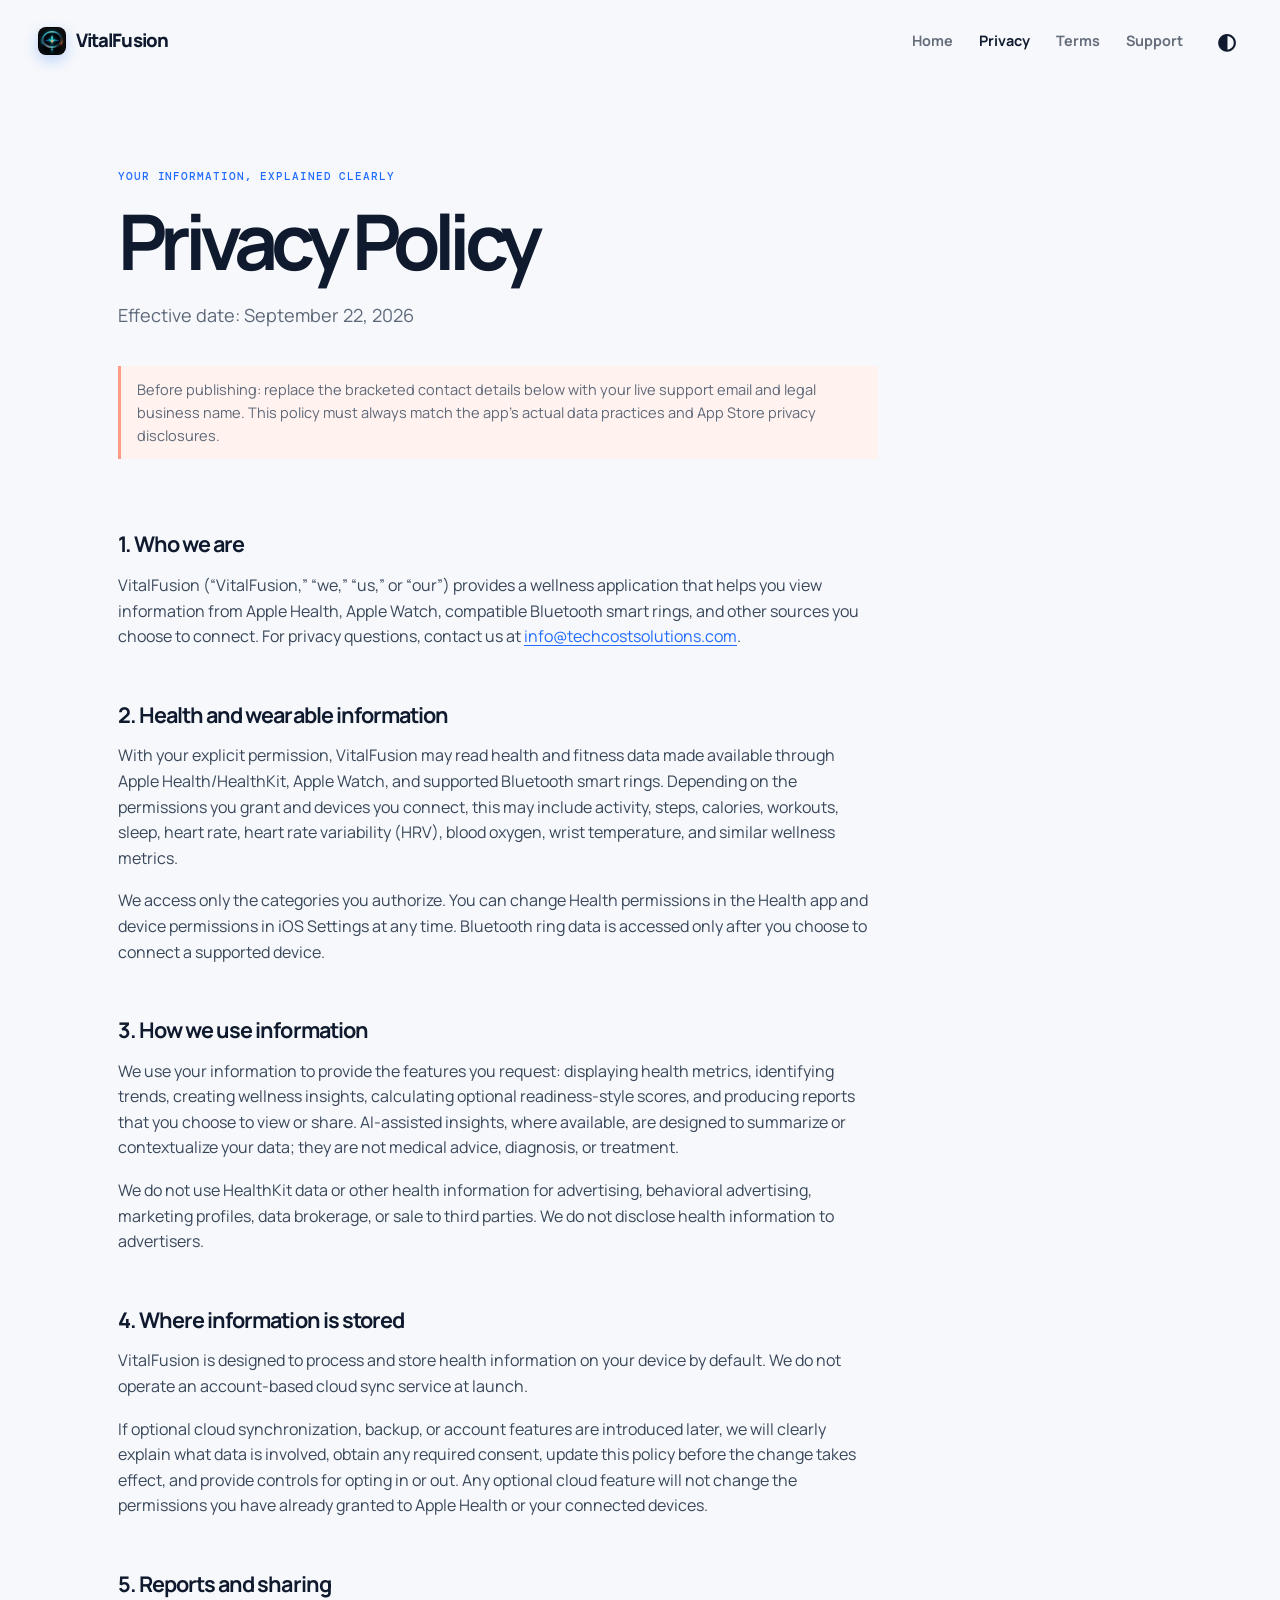
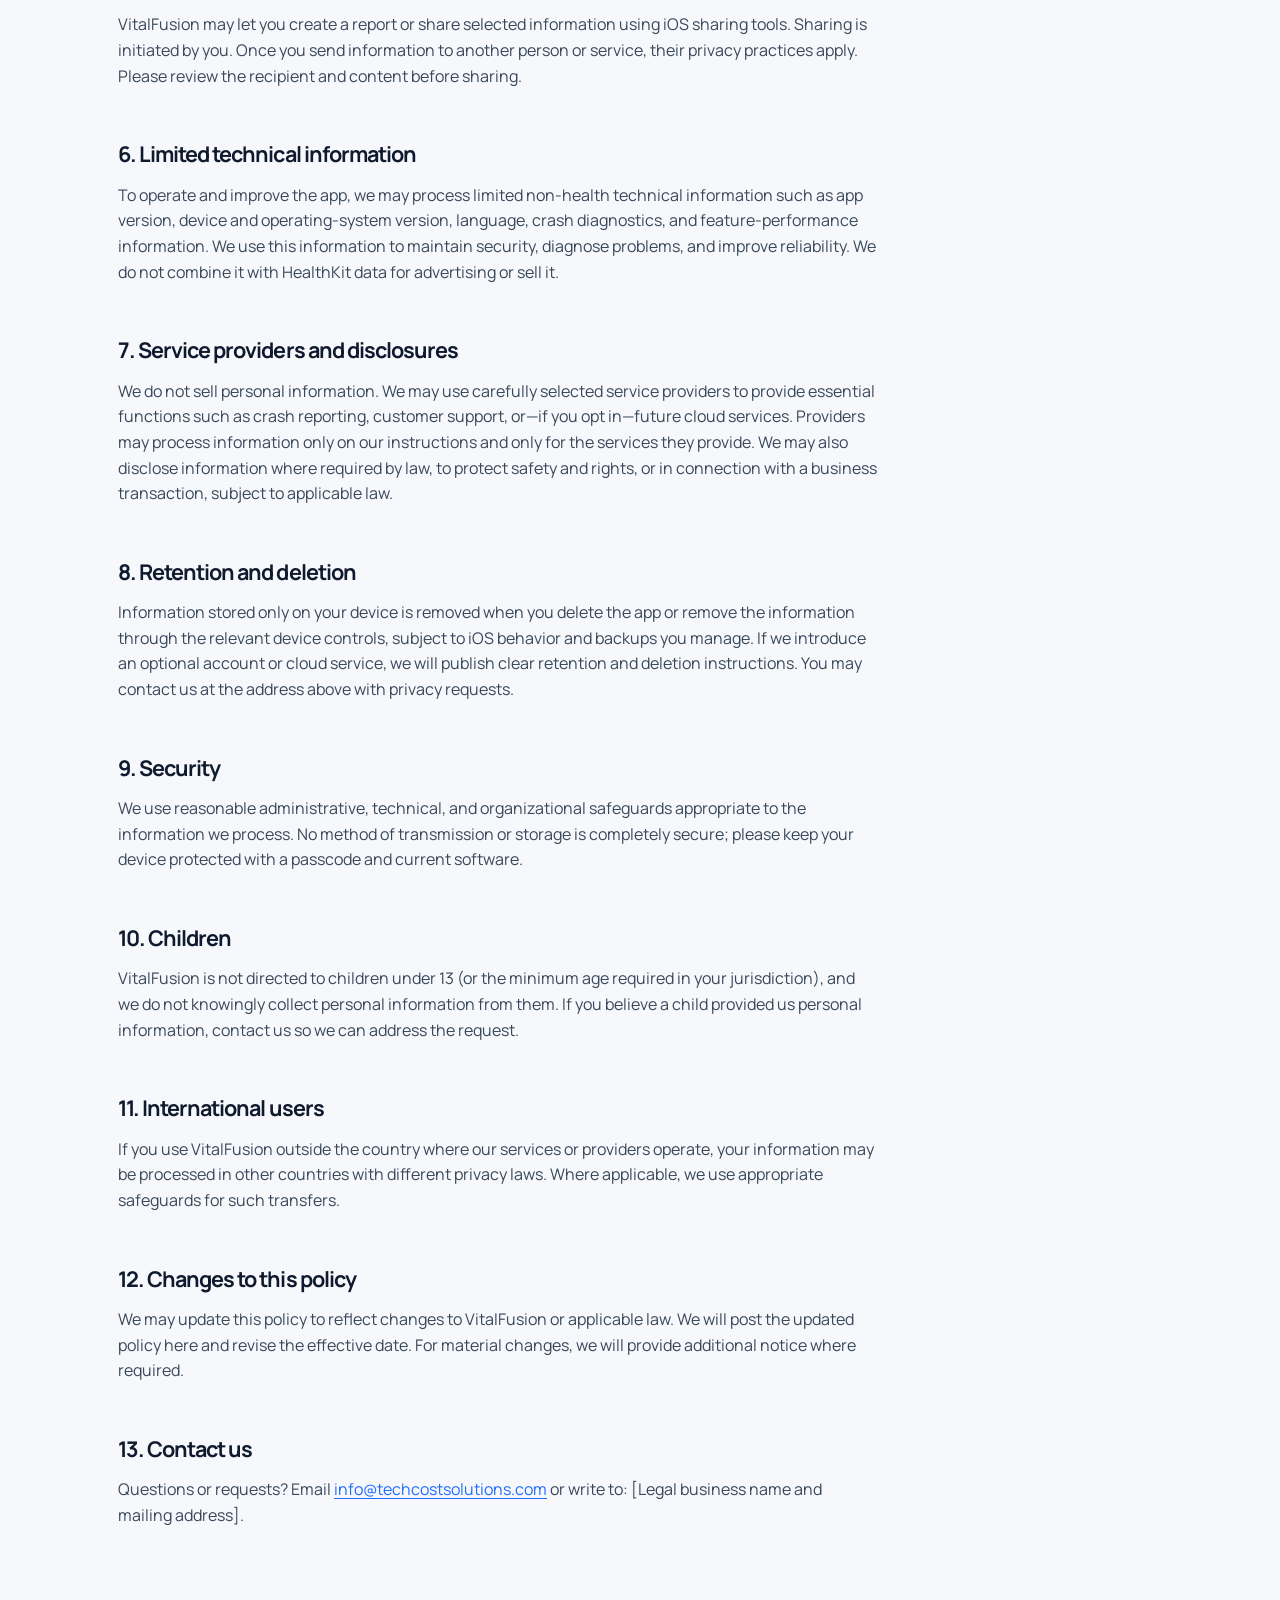
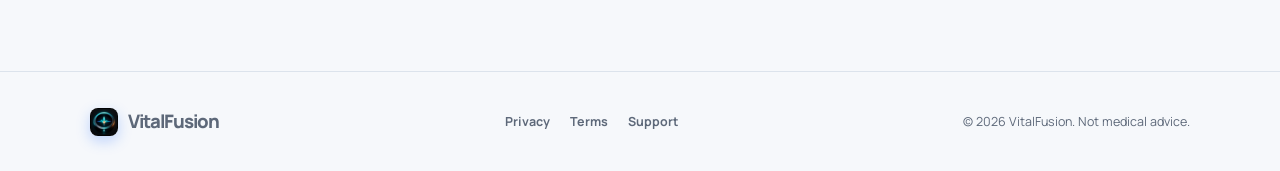
==== privacy.html @ 6d775061 "Add files via upload" ====
<!doctype html><html lang="en"><head><meta charset="utf-8"><meta name="viewport" content="width=device-width, initial-scale=1"><meta name="description" content="VitalFusion Privacy Policy."><title>Privacy Policy — VitalFusion</title><link rel="icon" href="assets/vitalfusion-logo.jpg" type="image/jpeg"><link rel="stylesheet" href="css/styles.css"></head>
<body><header class="site-header"><a class="brand" href="index.html"><img class="brand-logo" src="assets/vitalfusion-logo.jpg" alt="">VitalFusion</a><button class="nav-toggle" aria-expanded="false" aria-controls="primary-nav">Menu</button><nav id="primary-nav" class="primary-nav" aria-label="Primary"><a href="index.html">Home</a><a href="privacy.html" aria-current="page">Privacy</a><a href="terms.html">Terms</a><a href="support.html">Support</a><button class="theme-toggle" aria-label="Switch color theme"><span aria-hidden="true">◐</span></button></nav></header>
<main class="legal"><div class="legal-intro"><p class="eyebrow">Your information, explained clearly</p><h1>Privacy Policy</h1><p class="lede">Effective date: September 22, 2026</p><p class="notice">Before publishing: replace the bracketed contact details below with your live support email and legal business name. This policy must always match the app’s actual data practices and App Store privacy disclosures.</p></div><article class="legal-copy"><h2>1. Who we are</h2><p>VitalFusion (“VitalFusion,” “we,” “us,” or “our”) provides a wellness application that helps you view information from Apple Health, Apple Watch, compatible Bluetooth smart rings, and other sources you choose to connect. For privacy questions, contact us at <a href="mailto:info@techcostsolutions.com">info@techcostsolutions.com</a>.</p><h2>2. Health and wearable information</h2><p>With your explicit permission, VitalFusion may read health and fitness data made available through Apple Health/HealthKit, Apple Watch, and supported Bluetooth smart rings. Depending on the permissions you grant and devices you connect, this may include activity, steps, calories, workouts, sleep, heart rate, heart rate variability (HRV), blood oxygen, wrist temperature, and similar wellness metrics.</p><p>We access only the categories you authorize. You can change Health permissions in the Health app and device permissions in iOS Settings at any time. Bluetooth ring data is accessed only after you choose to connect a supported device.</p><h2>3. How we use information</h2><p>We use your information to provide the features you request: displaying health metrics, identifying trends, creating wellness insights, calculating optional readiness-style scores, and producing reports that you choose to view or share. AI-assisted insights, where available, are designed to summarize or contextualize your data; they are not medical advice, diagnosis, or treatment.</p><p>We do not use HealthKit data or other health information for advertising, behavioral advertising, marketing profiles, data brokerage, or sale to third parties. We do not disclose health information to advertisers.</p><h2>4. Where information is stored</h2><p>VitalFusion is designed to process and store health information on your device by default. We do not operate an account-based cloud sync service at launch.</p><p>If optional cloud synchronization, backup, or account features are introduced later, we will clearly explain what data is involved, obtain any required consent, update this policy before the change takes effect, and provide controls for opting in or out. Any optional cloud feature will not change the permissions you have already granted to Apple Health or your connected devices.</p><h2>5. Reports and sharing</h2><p>VitalFusion may let you create a report or share selected information using iOS sharing tools. Sharing is initiated by you. Once you send information to another person or service, their privacy practices apply. Please review the recipient and content before sharing.</p><h2>6. Limited technical information</h2><p>To operate and improve the app, we may process limited non-health technical information such as app version, device and operating-system version, language, crash diagnostics, and feature-performance information. We use this information to maintain security, diagnose problems, and improve reliability. We do not combine it with HealthKit data for advertising or sell it.</p><h2>7. Service providers and disclosures</h2><p>We do not sell personal information. We may use carefully selected service providers to provide essential functions such as crash reporting, customer support, or—if you opt in—future cloud services. Providers may process information only on our instructions and only for the services they provide. We may also disclose information where required by law, to protect safety and rights, or in connection with a business transaction, subject to applicable law.</p><h2>8. Retention and deletion</h2><p>Information stored only on your device is removed when you delete the app or remove the information through the relevant device controls, subject to iOS behavior and backups you manage. If we introduce an optional account or cloud service, we will publish clear retention and deletion instructions. You may contact us at the address above with privacy requests.</p><h2>9. Security</h2><p>We use reasonable administrative, technical, and organizational safeguards appropriate to the information we process. No method of transmission or storage is completely secure; please keep your device protected with a passcode and current software.</p><h2>10. Children</h2><p>VitalFusion is not directed to children under 13 (or the minimum age required in your jurisdiction), and we do not knowingly collect personal information from them. If you believe a child provided us personal information, contact us so we can address the request.</p><h2>11. International users</h2><p>If you use VitalFusion outside the country where our services or providers operate, your information may be processed in other countries with different privacy laws. Where applicable, we use appropriate safeguards for such transfers.</p><h2>12. Changes to this policy</h2><p>We may update this policy to reflect changes to VitalFusion or applicable law. We will post the updated policy here and revise the effective date. For material changes, we will provide additional notice where required.</p><h2>13. Contact us</h2><p>Questions or requests? Email <a href="mailto:info@techcostsolutions.com">info@techcostsolutions.com</a> or write to: [Legal business name and mailing address].</p></article></main><footer><a class="brand" href="index.html"><img class="brand-logo" src="assets/vitalfusion-logo.jpg" alt="">VitalFusion</a><div><a href="privacy.html">Privacy</a><a href="terms.html">Terms</a><a href="support.html">Support</a></div><p>© <span data-year></span> VitalFusion. Not medical advice.</p></footer><script src="js/main.js"></script></body></html>
---- css/styles.css ----
@import url('https://fonts.googleapis.com/css2?family=DM+Mono:wght@400;500&family=Manrope:wght@400;500;600;700;800&family=Playfair+Display:ital,wght@0,600;0,700;1,600;1,700&display=swap');
@import url('brand.css');
:root{--ink:#101a2e;--muted:#5d6879;--paper:#f6f8fb;--surface:#fff;--line:#dce3ec;--blue:#216cff;--aqua:#77dce5;--coral:#ff9a84;--navy:#08152b;--hero:#07142a;color-scheme:light}*{box-sizing:border-box}html{scroll-behavior:smooth}body{margin:0;background:var(--paper);color:var(--ink);font-family:Manrope,Arial,sans-serif;font-size:16px;line-height:1.6}a{color:inherit;text-decoration:none}.site-header{height:82px;max-width:1280px;padding:0 38px;margin:auto;display:flex;align-items:center;justify-content:space-between}.brand{display:flex;align-items:center;gap:10px;font-weight:800;letter-spacing:-.05em;font-size:1.16rem}.brand-mark{width:25px;height:25px;border-radius:8px;background:linear-gradient(140deg,var(--blue),var(--aqua));color:#fff;display:grid;place-items:center;font-family:Georgia,serif;font-size:.86rem;font-style:italic;box-shadow:0 5px 14px #216cff44}.primary-nav{display:flex;align-items:center;gap:26px;font-size:.9rem;font-weight:700}.primary-nav a{opacity:.62}.primary-nav a[aria-current=page],.primary-nav a:hover{opacity:1}.theme-toggle,.nav-toggle{border:0;background:transparent;color:inherit;font:inherit;cursor:pointer}.theme-toggle{font-size:1.35rem;margin-left:2px}.nav-toggle{display:none}.hero{min-height:640px;padding:58px max(7vw,38px) 76px;background:var(--hero);color:#f8fbff;display:grid;grid-template-columns:1.05fr .95fr;align-items:center;overflow:hidden}.hero-copy{max-width:670px;z-index:1}.eyebrow{font-family:"DM Mono",monospace;text-transform:uppercase;letter-spacing:.08em;font-size:.71rem;font-weight:500;color:var(--blue);margin:0 0 17px}.hero .eyebrow{color:#8cdce5}.hero h1,.support-hero h1{font-size:clamp(3.35rem,6.4vw,6.25rem);letter-spacing:-.085em;line-height:.98;margin:0 0 27px;font-weight:800}.hero h1 em,.support-hero h1 em{font-family:"Playfair Display",Georgia,serif;font-weight:600}.lede{font-size:1.13rem;line-height:1.75;color:var(--muted);max-width:590px;margin:0}.hero .lede{color:#bdc9dc}.hero-actions{display:flex;align-items:center;gap:28px;margin-top:35px}.button{display:inline-flex;justify-content:center;align-items:center;padding:13px 22px;border-radius:100px;font-size:.88rem;font-weight:800;transition:transform .2s,box-shadow .2s}.button:hover{transform:translateY(-2px)}.button.primary{background:var(--blue);color:#fff;box-shadow:0 9px 24px #216cff43}.text-link{font-weight:800;font-size:.88rem}.text-link span{color:var(--blue);padding-left:5px}.availability{font-family:"DM Mono",monospace;color:#8f9db2;font-size:.7rem;margin:45px 0 0}.hero-art{height:540px;position:relative;display:flex;justify-content:center}.hero-art:before{content:"";position:absolute;width:520px;height:520px;border-radius:50%;background:#216cff;filter:blur(105px);opacity:.22}.hero-art img{height:100%;max-width:100%;object-fit:contain;position:relative;mix-blend-mode:screen;filter:saturate(.92)}.statement{background:var(--aqua);padding:85px max(7vw,38px)}.statement p{max-width:1000px;margin:0;font-size:clamp(1.7rem,3.3vw,3.15rem);line-height:1.25;letter-spacing:-.055em;font-weight:700}.section{padding:126px max(7vw,38px)}.section-heading h2,.faq h2,.privacy-panel h2,.support-grid h2{font-size:clamp(2.3rem,4.4vw,4.7rem);letter-spacing:-.075em;line-height:1.04;margin:0;font-weight:800}.feature-grid{margin-top:72px;display:grid;grid-template-columns:repeat(3,1fr);border-top:1px solid var(--line)}.feature-grid article{padding:28px 36px 0 0}.feature-grid article+article{padding-left:36px;border-left:1px solid var(--line)}.feature-number{font-family:"DM Mono",monospace;font-size:.75rem;color:var(--blue)}h3{font-size:1.28rem;letter-spacing:-.04em;margin:36px 0 12px}.feature-grid p,.privacy-panel p,.support-grid p{color:var(--muted);margin:0}.privacy-panel{margin:0 max(7vw,38px);background:var(--navy);color:#f8fbff;padding:72px;display:grid;grid-template-columns:1.2fr .8fr;gap:80px;border-radius:4px}.privacy-panel .eyebrow{color:#8cdce5}.privacy-panel h2{margin-bottom:22px}.privacy-panel>div>p:not(.eyebrow){color:#bac6da;max-width:610px;font-size:1.05rem}.privacy-panel .text-link{display:inline-block;margin-top:28px}.privacy-panel .text-link span{color:var(--aqua)}.privacy-points{border-left:1px solid #ffffff29;padding-left:40px;align-self:center}.privacy-points p{color:#e7efff;margin:18px 0}.privacy-points span{color:var(--aqua);margin-right:12px}.closing{text-align:center;padding-bottom:145px}.closing h2{font-size:clamp(2.6rem,5vw,5.4rem);line-height:1.03;letter-spacing:-.08em;margin:0 0 35px}footer{border-top:1px solid var(--line);padding:35px max(7vw,38px);display:flex;align-items:center;gap:24px;justify-content:space-between;font-size:.78rem;color:var(--muted)}footer div{display:flex;gap:20px;font-weight:700}footer p{margin:0}.legal{max-width:1120px;padding:86px 38px 125px;margin:auto}.legal-intro{max-width:760px}.legal h1{font-size:clamp(3.3rem,6vw,6rem);line-height:1;letter-spacing:-.085em;margin:0 0 20px}.notice{border-left:3px solid var(--coral);padding:12px 16px;color:var(--muted);background:#fff2ef;margin-top:34px;font-size:.91rem}.legal-copy{max-width:760px;margin-top:68px}.legal-copy h2{font-size:1.35rem;letter-spacing:-.045em;margin:48px 0 11px}.legal-copy p{color:#39475a;margin:0 0 17px}.legal-copy a{color:var(--blue);text-decoration:underline;text-underline-offset:3px}.support-hero{background:var(--hero);color:#fff;padding:95px max(7vw,38px) 105px}.support-hero .eyebrow{color:#8cdce5}.support-hero .lede{color:#bdc9dc}.support-hero .button{margin-top:34px}.support-placeholder{font-size:.76rem;color:#98a7bd;margin-top:19px}.faq{max-width:980px;margin:auto;padding-top:110px;padding-bottom:105px}.faq h2{margin-bottom:51px}.faq details{border-top:1px solid var(--line);padding:21px 0}.faq details:last-child{border-bottom:1px solid var(--line)}.faq summary{cursor:pointer;font-size:1.08rem;font-weight:800;letter-spacing:-.03em;list-style:none;display:flex;justify-content:space-between;gap:15px}.faq summary:after{content:"+";font-size:1.5rem;color:var(--blue);font-weight:400}.faq details[open] summary:after{content:"−"}.faq details p{color:var(--muted);max-width:700px;margin:15px 32px 0 0}.support-grid{display:grid;grid-template-columns:1fr 1fr;gap:1px;background:var(--line);margin:0 max(7vw,38px) 110px}.support-grid article{background:var(--surface);padding:50px}.support-grid h2{font-size:2.1rem;margin-bottom:14px}.support-grid .text-link{display:inline-block;margin-top:25px}
@media (prefers-color-scheme:dark){:root{--ink:#eff5ff;--muted:#aab8ca;--paper:#0d1728;--surface:#101d31;--line:#26364d;color-scheme:dark}.notice{background:#33201f;color:#d9c4bc}.legal-copy p{color:#bdc9dc}.statement{color:#092039}}
body.dark{--ink:#eff5ff;--muted:#aab8ca;--paper:#0d1728;--surface:#101d31;--line:#26364d;color-scheme:dark}body.dark .notice{background:#33201f;color:#d9c4bc}body.dark .legal-copy p{color:#bdc9dc}body.dark .statement{color:#092039}@media(max-width:760px){.site-header{height:67px;padding:0 22px}.nav-toggle{display:block;font-weight:800;font-size:.8rem}.primary-nav{display:none;position:absolute;z-index:10;top:67px;left:0;right:0;background:var(--surface);padding:20px 22px;border-bottom:1px solid var(--line);box-shadow:0 12px 20px #0002;flex-direction:column;align-items:flex-start;gap:17px}.primary-nav.open{display:flex}.theme-toggle{position:absolute;top:15px;right:73px}.hero{grid-template-columns:1fr;padding:74px 26px 40px;min-height:0}.hero h1,.support-hero h1{font-size:3.45rem}.hero-art{height:340px;margin-top:20px}.hero-art:before{width:330px;height:330px}.statement,.section{padding:70px 26px}.statement p{font-size:1.8rem}.feature-grid{grid-template-columns:1fr;margin-top:40px}.feature-grid article,.feature-grid article+article{padding:27px 0;border-left:0;border-bottom:1px solid var(--line)}.privacy-panel{margin:0 26px;padding:42px 28px;grid-template-columns:1fr;gap:30px}.privacy-points{border-left:0;border-top:1px solid #ffffff29;padding:17px 0 0}.closing{padding-bottom:85px}.legal{padding:66px 26px 85px}.legal h1{font-size:3.35rem}.legal-copy{margin-top:53px}.support-hero{padding:74px 26px}.faq{padding:70px 26px}.support-grid{grid-template-columns:1fr;margin:0 26px 70px}.support-grid article{padding:35px 28px}footer{padding:32px 26px;align-items:flex-start;flex-direction:column;gap:16px}footer p{font-size:.7rem}}
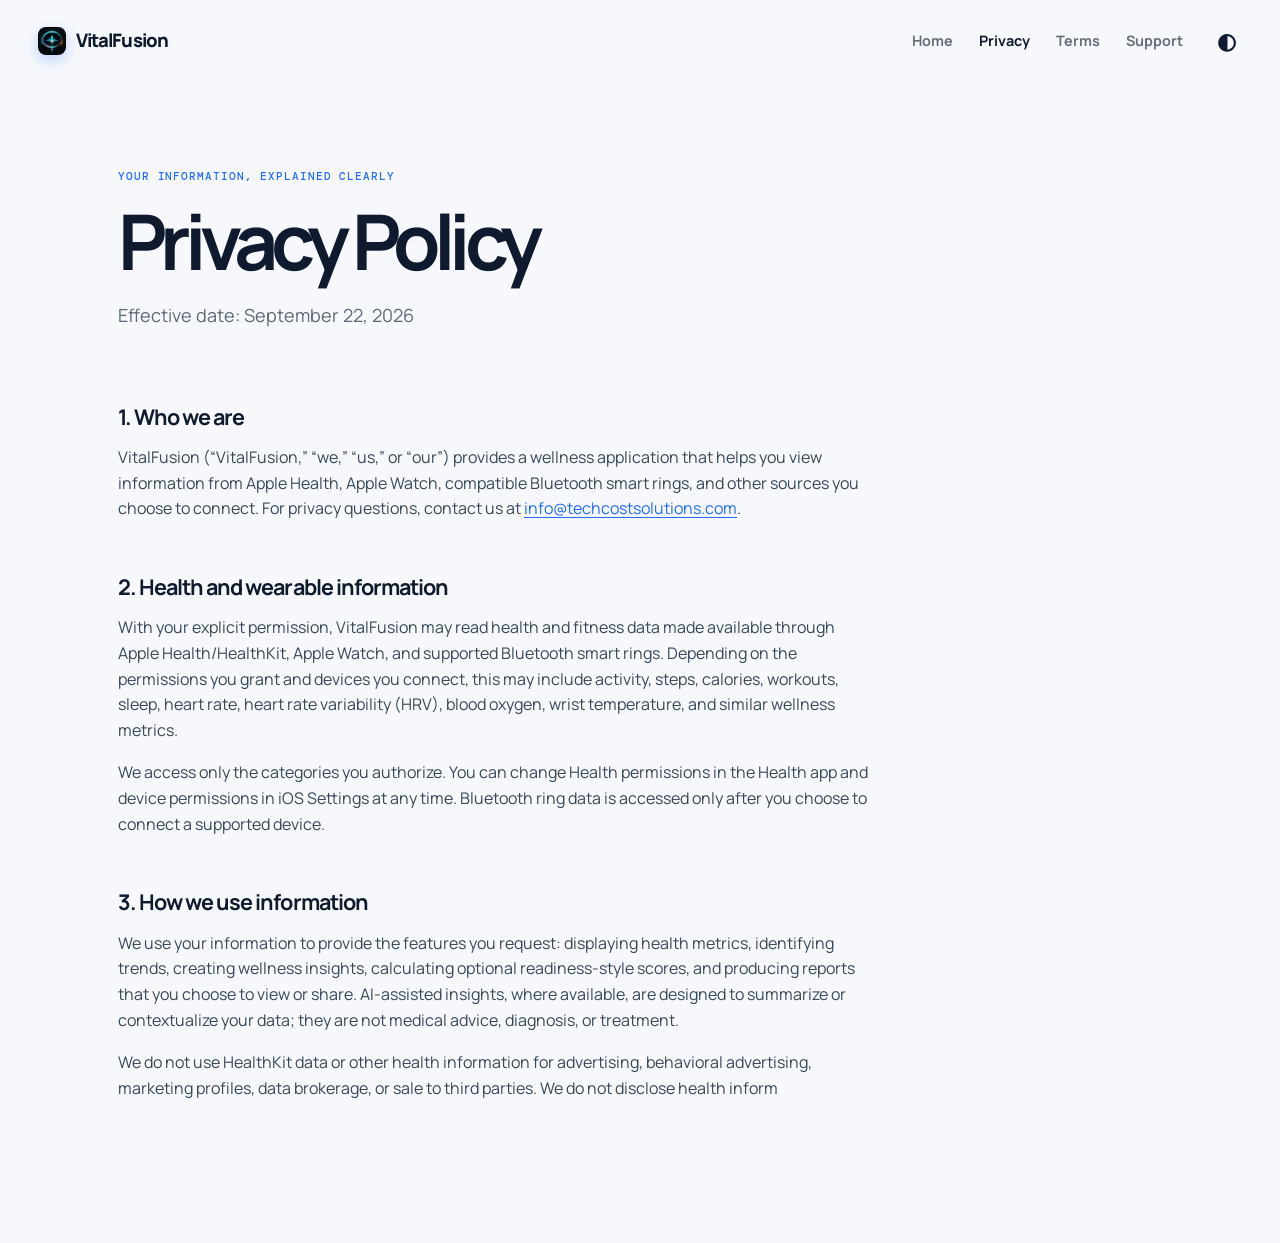
==== commit ae7a7e2f: "Update privacy.html" ====
--- a/privacy.html
+++ b/privacy.html
@@ -1,3 +1 @@
-<!doctype html><html lang="en"><head><meta charset="utf-8"><meta name="viewport" content="width=device-width, initial-scale=1"><meta name="description" content="VitalFusion Privacy Policy."><title>Privacy Policy — VitalFusion</title><link rel="icon" href="assets/vitalfusion-logo.jpg" type="image/jpeg"><link rel="stylesheet" href="css/styles.css"></head>
-<body><header class="site-header"><a class="brand" href="index.html"><img class="brand-logo" src="assets/vitalfusion-logo.jpg" alt="">VitalFusion</a><button class="nav-toggle" aria-expanded="false" aria-controls="primary-nav">Menu</button><nav id="primary-nav" class="primary-nav" aria-label="Primary"><a href="index.html">Home</a><a href="privacy.html" aria-current="page">Privacy</a><a href="terms.html">Terms</a><a href="support.html">Support</a><button class="theme-toggle" aria-label="Switch color theme"><span aria-hidden="true">◐</span></button></nav></header>
-<main class="legal"><div class="legal-intro"><p class="eyebrow">Your information, explained clearly</p><h1>Privacy Policy</h1><p class="lede">Effective date: September 22, 2026</p><p class="notice">Before publishing: replace the bracketed contact details below with your live support email and legal business name. This policy must always match the app’s actual data practices and App Store privacy disclosures.</p></div><article class="legal-copy"><h2>1. Who we are</h2><p>VitalFusion (“VitalFusion,” “we,” “us,” or “our”) provides a wellness application that helps you view information from Apple Health, Apple Watch, compatible Bluetooth smart rings, and other sources you choose to connect. For privacy questions, contact us at <a href="mailto:info@techcostsolutions.com">info@techcostsolutions.com</a>.</p><h2>2. Health and wearable information</h2><p>With your explicit permission, VitalFusion may read health and fitness data made available through Apple Health/HealthKit, Apple Watch, and supported Bluetooth smart rings. Depending on the permissions you grant and devices you connect, this may include activity, steps, calories, workouts, sleep, heart rate, heart rate variability (HRV), blood oxygen, wrist temperature, and similar wellness metrics.</p><p>We access only the categories you authorize. You can change Health permissions in the Health app and device permissions in iOS Settings at any time. Bluetooth ring data is accessed only after you choose to connect a supported device.</p><h2>3. How we use information</h2><p>We use your information to provide the features you request: displaying health metrics, identifying trends, creating wellness insights, calculating optional readiness-style scores, and producing reports that you choose to view or share. AI-assisted insights, where available, are designed to summarize or contextualize your data; they are not medical advice, diagnosis, or treatment.</p><p>We do not use HealthKit data or other health information for advertising, behavioral advertising, marketing profiles, data brokerage, or sale to third parties. We do not disclose health information to advertisers.</p><h2>4. Where information is stored</h2><p>VitalFusion is designed to process and store health information on your device by default. We do not operate an account-based cloud sync service at launch.</p><p>If optional cloud synchronization, backup, or account features are introduced later, we will clearly explain what data is involved, obtain any required consent, update this policy before the change takes effect, and provide controls for opting in or out. Any optional cloud feature will not change the permissions you have already granted to Apple Health or your connected devices.</p><h2>5. Reports and sharing</h2><p>VitalFusion may let you create a report or share selected information using iOS sharing tools. Sharing is initiated by you. Once you send information to another person or service, their privacy practices apply. Please review the recipient and content before sharing.</p><h2>6. Limited technical information</h2><p>To operate and improve the app, we may process limited non-health technical information such as app version, device and operating-system version, language, crash diagnostics, and feature-performance information. We use this information to maintain security, diagnose problems, and improve reliability. We do not combine it with HealthKit data for advertising or sell it.</p><h2>7. Service providers and disclosures</h2><p>We do not sell personal information. We may use carefully selected service providers to provide essential functions such as crash reporting, customer support, or—if you opt in—future cloud services. Providers may process information only on our instructions and only for the services they provide. We may also disclose information where required by law, to protect safety and rights, or in connection with a business transaction, subject to applicable law.</p><h2>8. Retention and deletion</h2><p>Information stored only on your device is removed when you delete the app or remove the information through the relevant device controls, subject to iOS behavior and backups you manage. If we introduce an optional account or cloud service, we will publish clear retention and deletion instructions. You may contact us at the address above with privacy requests.</p><h2>9. Security</h2><p>We use reasonable administrative, technical, and organizational safeguards appropriate to the information we process. No method of transmission or storage is completely secure; please keep your device protected with a passcode and current software.</p><h2>10. Children</h2><p>VitalFusion is not directed to children under 13 (or the minimum age required in your jurisdiction), and we do not knowingly collect personal information from them. If you believe a child provided us personal information, contact us so we can address the request.</p><h2>11. International users</h2><p>If you use VitalFusion outside the country where our services or providers operate, your information may be processed in other countries with different privacy laws. Where applicable, we use appropriate safeguards for such transfers.</p><h2>12. Changes to this policy</h2><p>We may update this policy to reflect changes to VitalFusion or applicable law. We will post the updated policy here and revise the effective date. For material changes, we will provide additional notice where required.</p><h2>13. Contact us</h2><p>Questions or requests? Email <a href="mailto:info@techcostsolutions.com">info@techcostsolutions.com</a> or write to: [Legal business name and mailing address].</p></article></main><footer><a class="brand" href="index.html"><img class="brand-logo" src="assets/vitalfusion-logo.jpg" alt="">VitalFusion</a><div><a href="privacy.html">Privacy</a><a href="terms.html">Terms</a><a href="support.html">Support</a></div><p>© <span data-year></span> VitalFusion. Not medical advice.</p></footer><script src="js/main.js"></script></body></html>
+<!doctype html><html lang="en"><head><meta charset="utf-8"><meta name="viewport" content="width=device-width, initial-scale=1"><meta name="description" content="VitalFusion Privacy Policy."><title>Privacy Policy — VitalFusion</title><link rel="icon" href="assets/vitalfusion-logo.jpg" type="image/jpeg"><link rel="stylesheet" href="css/styles.css"></head><body><header class="site-header"><a class="brand" href="index.html"><img class="brand-logo" src="assets/vitalfusion-logo.jpg" alt="">VitalFusion</a><button class="nav-toggle" aria-expanded="false" aria-controls="primary-nav">Menu</button><nav id="primary-nav" class="primary-nav" aria-label="Primary"><a href="index.html">Home</a><a href="privacy.html" aria-current="page">Privacy</a><a href="terms.html">Terms</a><a href="support.html">Support</a><button class="theme-toggle" aria-label="Switch color theme"><span aria-hidden="true">◐</span></button></nav></header><main class="legal"><div class="legal-intro"><p class="eyebrow">Your information, explained clearly</p><h1>Privacy Policy</h1><p class="lede">Effective date: September 22, 2026</p></div><article class="legal-copy"><h2>1. Who we are</h2><p>VitalFusion (“VitalFusion,” “we,” “us,” or “our”) provides a wellness application that helps you view information from Apple Health, Apple Watch, compatible Bluetooth smart rings, and other sources you choose to connect. For privacy questions, contact us at <a href="mailto:info@techcostsolutions.com">info@techcostsolutions.com</a>.</p><h2>2. Health and wearable information</h2><p>With your explicit permission, VitalFusion may read health and fitness data made available through Apple Health/HealthKit, Apple Watch, and supported Bluetooth smart rings. Depending on the permissions you grant and devices you connect, this may include activity, steps, calories, workouts, sleep, heart rate, heart rate variability (HRV), blood oxygen, wrist temperature, and similar wellness metrics.</p><p>We access only the categories you authorize. You can change Health permissions in the Health app and device permissions in iOS Settings at any time. Bluetooth ring data is accessed only after you choose to connect a supported device.</p><h2>3. How we use information</h2><p>We use your information to provide the features you request: displaying health metrics, identifying trends, creating wellness insights, calculating optional readiness-style scores, and producing reports that you choose to view or share. AI-assisted insights, where available, are designed to summarize or contextualize your data; they are not medical advice, diagnosis, or treatment.</p><p>We do not use HealthKit data or other health information for advertising, behavioral advertising, marketing profiles, data brokerage, or sale to third parties. We do not disclose health inform
